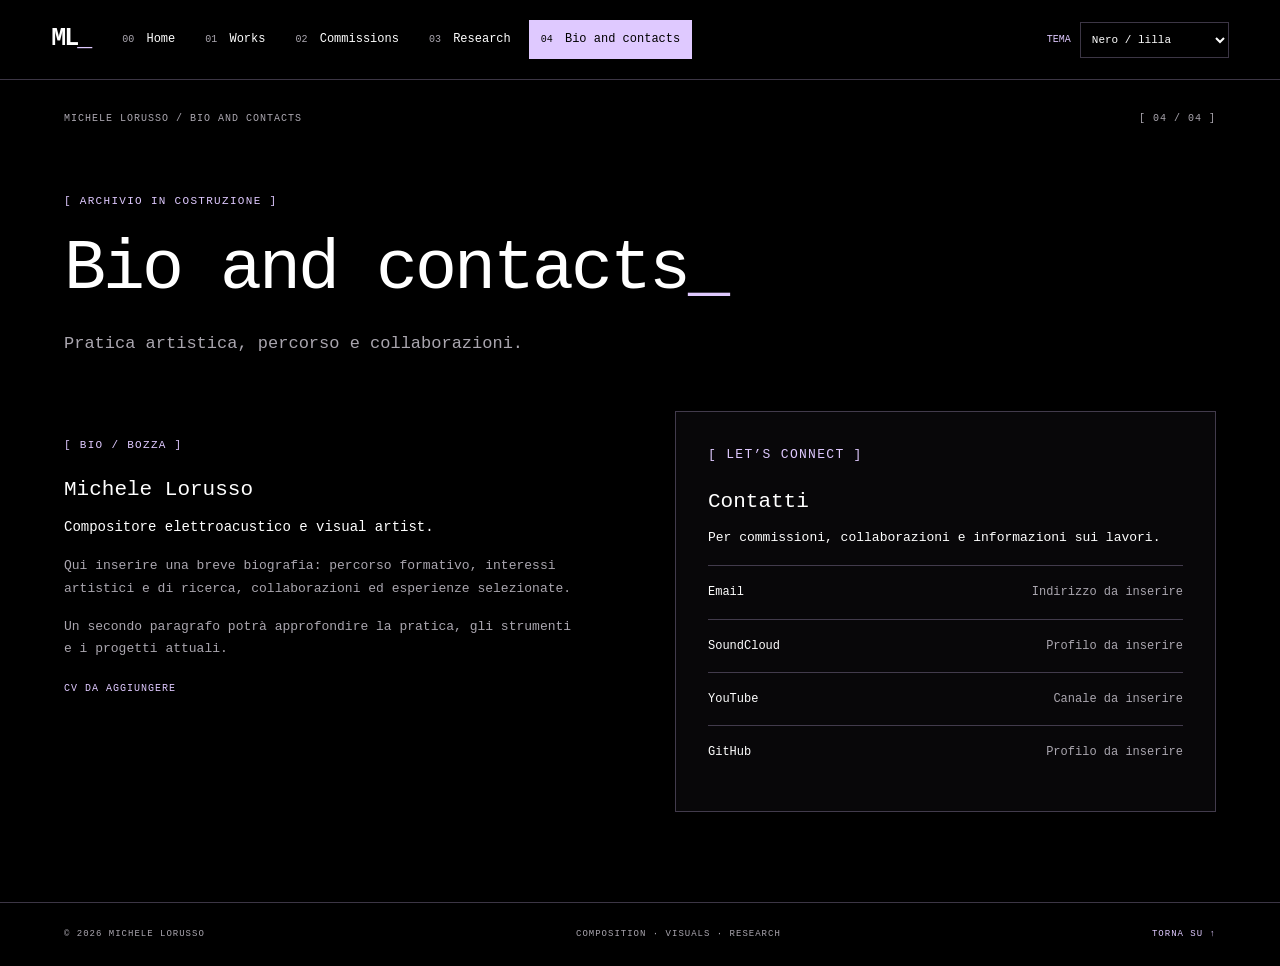
==== bio.html @ 8cc6d097 "." ====
<!doctype html>
<html lang="it"><head><meta charset="utf-8"><meta name="viewport" content="width=device-width, initial-scale=1"><meta name="description" content="Michele Lorusso — composizione elettroacustica, visual e ricerca."><title>Bio and contacts — Michele Lorusso</title><script src="theme.js"></script><link rel="stylesheet" href="style.css"><script src="script.js" defer></script></head>
<body><a class="skip-link" href="#main">Salta al contenuto</a><header class="topbar"><a class="brand" href="index.html" aria-label="Michele Lorusso, Home">ML<span>_</span></a><nav aria-label="Navigazione principale"><a href="index.html"><span>00</span> Home</a><a href="works.html"><span>01</span> Works</a><a href="commissions.html"><span>02</span> Commissions</a><a href="research.html"><span>03</span> Research</a><a href="bio.html" aria-current="page"><span>04</span> Bio and contacts</a></nav><label class="theme-picker" for="theme-select"><span>TEMA</span><select id="theme-select" aria-label="Tema del sito"><option value="dark">Nero / lilla</option><option value="light">Bianco / lilla</option><option value="nes">Super Mario / NES</option></select></label></header>
<main id="main"><div class="page-marker"><span>MICHELE LORUSSO / BIO AND CONTACTS</span><span>[ 04 / 04 ]</span></div><section class="page-heading"><p class="eyebrow">[ ARCHIVIO IN COSTRUZIONE ]</p><h1>Bio and contacts<span class="accent">_</span></h1><p class="intro">Pratica artistica, percorso e collaborazioni.</p></section><div class="bio-grid"><section class="bio-copy"><p class="eyebrow">[ BIO / BOZZA ]</p><h2>Michele Lorusso</h2><p>Compositore elettroacustico e visual artist.</p><p class="muted">Qui inserire una breve biografia: percorso formativo, interessi artistici e di ricerca, collaborazioni ed esperienze selezionate.</p><p class="muted">Un secondo paragrafo potrà approfondire la pratica, gli strumenti e i progetti attuali.</p><span class="status">CV DA AGGIUNGERE</span></section><section class="contact-box"><p class="eyebrow">[ LET’S CONNECT ]</p><h2>Contatti</h2><p>Per commissioni, collaborazioni e informazioni sui lavori.</p><dl><div><dt>Email</dt><dd>Indirizzo da inserire</dd></div><div><dt>SoundCloud</dt><dd>Profilo da inserire</dd></div><div><dt>YouTube</dt><dd>Canale da inserire</dd></div><div><dt>GitHub</dt><dd>Profilo da inserire</dd></div></dl></section></div></main>
<footer><span>© 2026 MICHELE LORUSSO</span><span>COMPOSITION · VISUALS · RESEARCH</span><a href="#main">TORNA SU ↑</a></footer></body></html>
---- style.css ----
:root{color-scheme:dark;--bg:#000;--on-accent:#000;--text:#fff;--muted:#aaa6af;--lilac:#dfc9ff;--line:#dfc9ff45;--panel:#dfc9ff09}*{box-sizing:border-box}html{scroll-behavior:smooth;scroll-padding-top:110px}body{margin:0;background:var(--bg);color:var(--text);font:14px/1.7 'Courier New',monospace}a{color:inherit;text-decoration:none}button{font:inherit}a,button{transition:background .18s,color .18s,border-color .18s}a:hover{color:var(--lilac)}:focus-visible{outline:2px solid var(--lilac);outline-offset:5px}::selection{background:var(--lilac);color:var(--on-accent)}.topbar{position:sticky;top:0;z-index:10;min-height:80px;padding:0 4%;display:flex;align-items:center;gap:38px;background:var(--bg);border-bottom:1px solid var(--line)}.brand{font-size:25px;font-weight:bold;letter-spacing:-2px}.brand span,.accent{color:var(--lilac)}nav{display:flex;gap:6px;align-items:center}nav a{padding:9px 12px;font-size:12px;white-space:nowrap}nav a span{font-size:10px;color:var(--muted);margin-right:5px}nav a:hover,nav a[aria-current=page]{background:var(--lilac);color:var(--on-accent)}nav a:hover span,nav a[aria-current=page] span{color:var(--on-accent)}.header-note{font-size:10px;color:var(--muted);margin-left:auto;letter-spacing:1px}main{max-width:1320px;margin:auto;padding:30px 5% 90px;min-height:calc(100vh - 165px)}.page-marker{display:flex;justify-content:space-between;font-size:10px;color:var(--muted);letter-spacing:1px}.hero{display:grid;grid-template-columns:1fr 1fr;align-items:center;gap:55px;padding:76px 0 66px}.eyebrow{color:var(--lilac);font-size:11px;letter-spacing:1.3px;margin:0 0 22px}h1{font-size:clamp(44px,6.3vw,88px);line-height:1.05;letter-spacing:-5px;margin:0 0 25px;font-weight:400}h2{font-size:21px;line-height:1.3;font-weight:400;margin:0 0 12px}h3{font-size:16px;font-weight:400}p{margin:0 0 16px}.intro{font-size:clamp(17px,2vw,22px);line-height:1.5}.muted{color:var(--muted);font-size:13px}.button{display:inline-flex;gap:34px;align-items:center;border:1px solid var(--lilac);padding:14px 20px;font-size:11px;color:var(--lilac);margin-top:20px}.button:hover{background:var(--lilac);color:var(--on-accent)}.signal{margin:0;border:1px solid var(--line);background:var(--panel);padding:20px;position:relative}.signal:before,.signal:after{content:'+';position:absolute;color:var(--lilac);background:var(--bg);line-height:12px}.signal:before{left:-5px;top:-6px}.signal:after{bottom:-6px;right:-5px}.signal-label{display:flex;justify-content:space-between;gap:10px;font-size:9px;color:var(--lilac)}.signal pre{font:clamp(6px,.85vw,12px)/1.25 monospace;text-align:center;color:var(--lilac);padding:20px 0;margin:0;overflow:hidden}.signal figcaption{font-size:9px;letter-spacing:2px;color:var(--muted);border-top:1px dashed var(--line);padding-top:16px}.home-note{border-top:1px solid var(--line);border-bottom:1px solid var(--line);padding:28px 0;display:grid;grid-template-columns:1fr 2fr 20px;gap:20px;align-items:start}.home-note p,.home-note .eyebrow{margin:0}.directory{display:grid;grid-template-columns:repeat(4,1fr);margin-top:38px;gap:24px}.directory a{font-size:11px;padding:16px 0}.directory span{display:block;color:var(--lilac);margin-bottom:12px}.page-heading{padding:65px 0 38px}.page-heading h1{font-size:clamp(38px,5.5vw,70px);letter-spacing:-3px}.page-heading .intro{color:var(--muted);font-size:17px;max-width:650px}.filters{display:flex;gap:10px;margin:0 0 30px;flex-wrap:wrap}.filters button{cursor:pointer;color:var(--text);background:var(--bg);border:1px solid var(--line);padding:10px 18px;font-size:12px}.filters span{margin-left:12px;opacity:.6}.filters button:hover,.filters button[aria-pressed=true]{color:var(--on-accent);background:var(--lilac);border-color:var(--lilac)}.work-grid{display:grid;grid-template-columns:1fr 1fr;gap:28px}.work-card{border:1px solid var(--line);min-width:0}.work-card:hover{border-color:var(--lilac)}.media-placeholder{min-height:245px;background:var(--panel);display:flex;align-items:center;justify-content:center;flex-direction:column;gap:18px;border-bottom:1px solid var(--line);padding:24px;color:var(--lilac);text-align:center;font-size:11px}.media-art{font-size:clamp(15px,2.2vw,29px);letter-spacing:2px}.media-placeholder small{color:var(--muted);max-width:280px}.card-content{padding:26px}.card-content .eyebrow{margin-bottom:14px}.card-content p{font-size:12px}.card-content p:last-child{margin-bottom:0}.media-placeholder.has-embed{padding:0;min-height:0}.media-placeholder iframe{width:100%;border:0;display:block;aspect-ratio:16/9}.media-placeholder iframe.soundcloud{height:245px;aspect-ratio:auto}.commission{display:grid;grid-template-columns:60px 1fr 1fr;gap:28px;padding:38px 0;border-top:1px solid var(--line)}.index{color:var(--lilac)}.commission p{font-size:13px;color:var(--muted)}.commission-example{background:var(--panel);padding:22px;border:1px dashed var(--line)}.commission-example p{margin-bottom:0}.commission-example .eyebrow{font-size:10px;margin-bottom:10px}.research-row{display:grid;grid-template-columns:170px 1fr 160px;gap:25px;align-items:center;border-top:1px solid var(--line);padding:30px 0}.research-row p{margin-bottom:0}.status{font-size:10px;color:var(--lilac);letter-spacing:1px}.section-note{border:1px dashed var(--line);padding:22px;color:var(--muted);font-size:12px;margin-top:30px}.bio-grid{display:grid;grid-template-columns:1fr 1fr;gap:70px}.bio-copy{padding-top:25px}.bio-copy p{max-width:510px}.contact-box{border:1px solid var(--line);padding:32px;background:var(--panel)}.contact-box>p{font-size:13px}.contact-box dl{margin-bottom:0}.contact-box dl div{display:flex;justify-content:space-between;gap:20px;border-top:1px solid var(--line);padding:16px 0;font-size:12px}.contact-box dd{margin:0;color:var(--muted)}footer{border-top:1px solid var(--line);padding:24px 5%;display:flex;justify-content:space-between;gap:20px;font-size:9px;letter-spacing:1px;color:var(--muted)}footer a{color:var(--lilac)}.skip-link{position:fixed;top:-100px;left:15px;z-index:20;background:var(--lilac);color:var(--on-accent);padding:12px}.skip-link:focus{top:12px}[hidden]{display:none!important}@media(min-width:1500px){.signal pre{font-size:12px}}@media(max-width:1100px){.header-note{display:none}.topbar{gap:24px;justify-content:space-between}.directory{grid-template-columns:1fr 1fr}.hero{gap:25px}.research-row{grid-template-columns:130px 1fr}.research-row .status{grid-column:2}}@media(max-width:700px){html{scroll-padding-top:140px}.topbar{padding:12px 5%;display:block}.brand{display:inline-block;font-size:20px;margin-bottom:8px}nav{flex-wrap:wrap;gap:4px}nav a{font-size:10px;padding:5px 7px}nav a span{display:none}main{padding-top:24px;padding-bottom:55px}.page-marker{font-size:8px}.hero{grid-template-columns:1fr;padding:45px 0;gap:36px}h1{letter-spacing:-3px}.signal pre{font-size:clamp(6px,1.7vw,11px)}.home-note{grid-template-columns:1fr 20px}.home-note p{grid-row:2}.home-note>.accent{grid-column:2;grid-row:1}.directory{gap:12px}.directory a{font-size:10px}.page-heading{padding-top:45px}.work-grid,.bio-grid{grid-template-columns:1fr}.bio-grid{gap:28px}.commission{grid-template-columns:30px 1fr;gap:15px}.commission-example{grid-column:2}.research-row{grid-template-columns:1fr;gap:14px}.research-row .status{grid-column:1}.contact-box{padding:22px}footer{flex-wrap:wrap}footer span:nth-child(2){display:none}}@media(prefers-reduced-motion:reduce){html{scroll-behavior:auto}*{transition:none!important}}

/* Temi: il nero/lilla resta il valore predefinito, anche senza JavaScript. */
:root[data-theme="light"] {
  color-scheme: light;
  --bg: #fff;
  --text: #000;
  --muted: #625b69;
  --lilac: #8250af;
  --on-accent: #fff;
  --line: #8250af66;
  --panel: #8250af08;
}
.theme-picker { display:flex; align-items:center; gap:9px; margin-left:auto; color:var(--lilac); font-size:10px; white-space:nowrap; }
.theme-picker select { max-width:180px; min-height:36px; border:1px solid var(--line); border-radius:0; padding:7px; background:var(--bg); color:var(--text); font:11px 'Courier New',monospace; cursor:pointer; }
.theme-picker select:hover { border-color:var(--lilac); }
.theme-picker option { background:var(--bg); color:var(--text); }
.topbar { gap:20px; }

/* Cielo blu, monete dorate, mattoni e tubi: omaggio alla grafica NES. */
:root[data-theme="nes"] {
  color-scheme: dark;
  --bg: #294bb4;
  --text: #fff8e7;
  --muted: #e1eaff;
  --lilac: #ffdb70;
  --on-accent: #27170c;
  --line: #ffdb70;
  --panel: #173881;
}
[data-theme="nes"] body { background:linear-gradient(#5c94fc 0 310px, #294bb4 310px); }
[data-theme="nes"] .topbar { background:#172759; border-bottom:4px solid #ffdb70; box-shadow:0 4px 0 #10182d; }
[data-theme="nes"] h1 { font-weight:bold; text-shadow:4px 4px 0 #172759; }
[data-theme="nes"] h2 { font-weight:bold; }
[data-theme="nes"] .page-marker { color:#172759; font-weight:bold; }
[data-theme="nes"] .page-heading .eyebrow,
[data-theme="nes"] .hero>.eyebrow { color:#fff8e7; }
[data-theme="nes"] .page-heading .intro { color:#fff8e7; text-shadow:1px 1px #172759; }
[data-theme="nes"] .signal,
[data-theme="nes"] .work-card,
[data-theme="nes"] .contact-box,
[data-theme="nes"] .commission-example { border:4px solid #ffdb70; box-shadow:5px 5px 0 #172759; background:#173881; }
[data-theme="nes"] .signal:before,
[data-theme="nes"] .signal:after { content:'■'; background:transparent; }
[data-theme="nes"] .button { background:#16752b; color:#fff8e7; border:3px solid #a6e66c; box-shadow:4px 4px 0 #172759; font-weight:bold; }
[data-theme="nes"] .button:hover { background:#ffdb70; color:#27170c; border-color:#fff8e7; }
[data-theme="nes"] .filters button,
[data-theme="nes"] .theme-picker select { border-width:2px; box-shadow:3px 3px 0 #172759; }
[data-theme="nes"] nav a:hover,
[data-theme="nes"] nav a[aria-current="page"] { box-shadow:3px 3px 0 #a34c14; }
[data-theme="nes"] .home-note { background:#173881; padding:28px 20px; border-width:3px; }
[data-theme="nes"] footer { border-top:4px solid #ffdb70; color:#fff8e7; background-color:#87360e; background-image:linear-gradient(335deg,#602709 5px,transparent 5px),linear-gradient(155deg,#602709 5px,transparent 5px),linear-gradient(335deg,#602709 5px,transparent 5px),linear-gradient(155deg,#602709 5px,transparent 5px); background-size:40px 40px; background-position:0 2px,4px 25px,20px 22px,24px 5px; }
[data-theme="nes"] footer span,
[data-theme="nes"] footer a { background:#602709; padding:3px 6px; }
@media (max-width:1100px) and (min-width:701px) {
  .topbar { flex-wrap:wrap; gap:8px 16px; padding-top:12px; padding-bottom:12px; }
  .topbar nav { order:3; flex-basis:100%; }
}
@media (max-width:700px) {
  .topbar { display:flex; flex-wrap:wrap; gap:8px; }
  .brand { margin:0; }
  .topbar nav { order:3; flex-basis:100%; }
  .theme-picker { gap:6px; }
  .theme-picker select { max-width:170px; }
}
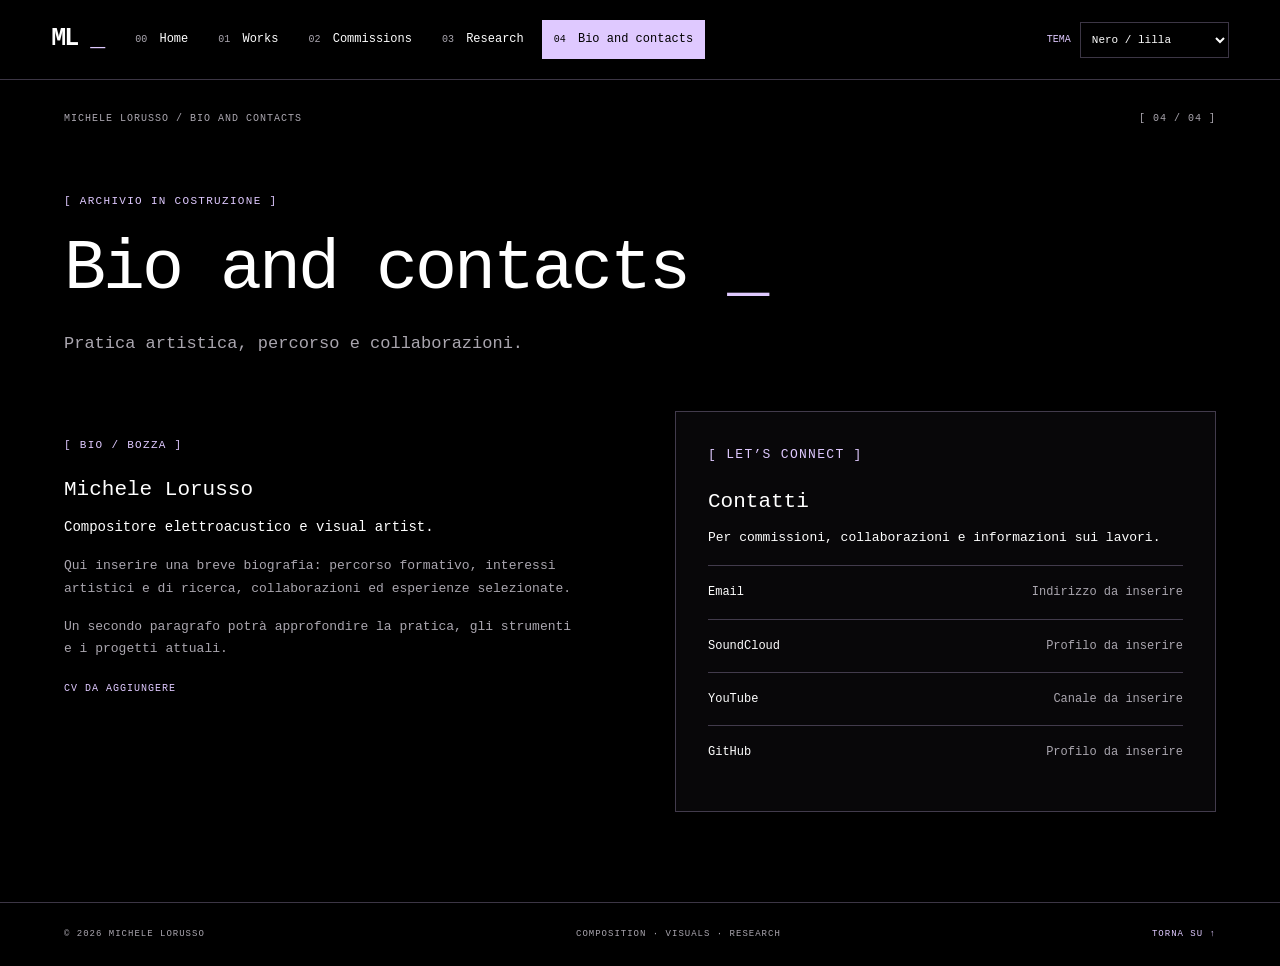
==== commit 92510d5e: "." ====
--- a/bio.html
+++ b/bio.html
@@ -1,5 +1,120 @@
 <!doctype html>
-<html lang="it"><head><meta charset="utf-8"><meta name="viewport" content="width=device-width, initial-scale=1"><meta name="description" content="Michele Lorusso — composizione elettroacustica, visual e ricerca."><title>Bio and contacts — Michele Lorusso</title><script src="theme.js"></script><link rel="stylesheet" href="style.css"><script src="script.js" defer></script></head>
-<body><a class="skip-link" href="#main">Salta al contenuto</a><header class="topbar"><a class="brand" href="index.html" aria-label="Michele Lorusso, Home">ML<span>_</span></a><nav aria-label="Navigazione principale"><a href="index.html"><span>00</span> Home</a><a href="works.html"><span>01</span> Works</a><a href="commissions.html"><span>02</span> Commissions</a><a href="research.html"><span>03</span> Research</a><a href="bio.html" aria-current="page"><span>04</span> Bio and contacts</a></nav><label class="theme-picker" for="theme-select"><span>TEMA</span><select id="theme-select" aria-label="Tema del sito"><option value="dark">Nero / lilla</option><option value="light">Bianco / lilla</option><option value="nes">Super Mario / NES</option></select></label></header>
-<main id="main"><div class="page-marker"><span>MICHELE LORUSSO / BIO AND CONTACTS</span><span>[ 04 / 04 ]</span></div><section class="page-heading"><p class="eyebrow">[ ARCHIVIO IN COSTRUZIONE ]</p><h1>Bio and contacts<span class="accent">_</span></h1><p class="intro">Pratica artistica, percorso e collaborazioni.</p></section><div class="bio-grid"><section class="bio-copy"><p class="eyebrow">[ BIO / BOZZA ]</p><h2>Michele Lorusso</h2><p>Compositore elettroacustico e visual artist.</p><p class="muted">Qui inserire una breve biografia: percorso formativo, interessi artistici e di ricerca, collaborazioni ed esperienze selezionate.</p><p class="muted">Un secondo paragrafo potrà approfondire la pratica, gli strumenti e i progetti attuali.</p><span class="status">CV DA AGGIUNGERE</span></section><section class="contact-box"><p class="eyebrow">[ LET’S CONNECT ]</p><h2>Contatti</h2><p>Per commissioni, collaborazioni e informazioni sui lavori.</p><dl><div><dt>Email</dt><dd>Indirizzo da inserire</dd></div><div><dt>SoundCloud</dt><dd>Profilo da inserire</dd></div><div><dt>YouTube</dt><dd>Canale da inserire</dd></div><div><dt>GitHub</dt><dd>Profilo da inserire</dd></div></dl></section></div></main>
-<footer><span>© 2026 MICHELE LORUSSO</span><span>COMPOSITION · VISUALS · RESEARCH</span><a href="#main">TORNA SU ↑</a></footer></body></html>+<html lang="it">
+  <head>
+    <meta charset="utf-8" />
+    <meta name="viewport" content="width=device-width, initial-scale=1" />
+    <meta
+      name="description"
+      content="Michele Lorusso — composizione elettroacustica, visual e ricerca."
+    />
+    <title>Bio and contacts — Michele Lorusso</title>
+    <script src="theme.js"></script>
+    <link rel="stylesheet" href="style.css" />
+    <script src="script.js" defer></script>
+  </head>
+  <body>
+    <a class="skip-link" href="#main">Salta al contenuto</a>
+    <!-- BARRA SUPERIORE — navigazione e selettore del tema (comune a tutte le pagine) -->
+    <header class="topbar">
+      <a class="brand" href="index.html" aria-label="Michele Lorusso, Home">
+        ML
+        <span>_</span>
+      </a>
+      <!-- Navigazione: aggiornare gli stessi link in tutte le pagine. -->
+      <nav aria-label="Navigazione principale">
+        <a href="index.html">
+          <span>00</span>
+          Home
+        </a>
+        <a href="works.html">
+          <span>01</span>
+          Works
+        </a>
+        <a href="commissions.html">
+          <span>02</span>
+          Commissions
+        </a>
+        <a href="research.html">
+          <span>03</span>
+          Research
+        </a>
+        <a href="bio.html" aria-current="page">
+          <span>04</span>
+          Bio and contacts
+        </a>
+      </nav>
+      <!-- Selettore tema: i valori corrispondono a theme.js e script.js. -->
+      <label class="theme-picker" for="theme-select">
+        <span>TEMA</span>
+        <select id="theme-select" aria-label="Tema del sito">
+          <option value="dark">Nero / lilla</option>
+          <option value="light">Bianco / lilla</option>
+          <option value="nes">Super Mario / NES</option>
+        </select>
+      </label>
+    </header>
+
+    <!-- CONTENUTO DELLA PAGINA — modifica qui testi e progetti -->
+    <main id="main">
+      <div class="page-marker">
+        <span>MICHELE LORUSSO / BIO AND CONTACTS</span>
+        <span>[ 04 / 04 ]</span>
+      </div>
+      <section class="page-heading">
+        <p class="eyebrow">[ ARCHIVIO IN COSTRUZIONE ]</p>
+        <h1>
+          Bio and contacts
+          <span class="accent">_</span>
+        </h1>
+        <p class="intro">Pratica artistica, percorso e collaborazioni.</p>
+      </section>
+      <!-- BIOGRAFIA E CONTATTI -->
+      <div class="bio-grid">
+        <section class="bio-copy">
+          <p class="eyebrow">[ BIO / BOZZA ]</p>
+          <h2>Michele Lorusso</h2>
+          <p>Compositore elettroacustico e visual artist.</p>
+          <p class="muted">
+            Qui inserire una breve biografia: percorso formativo, interessi artistici e di
+            ricerca, collaborazioni ed esperienze selezionate.
+          </p>
+          <p class="muted">
+            Un secondo paragrafo potrà approfondire la pratica, gli strumenti e i progetti
+            attuali.
+          </p>
+          <span class="status">CV DA AGGIUNGERE</span>
+        </section>
+        <section class="contact-box">
+          <p class="eyebrow">[ LET’S CONNECT ]</p>
+          <h2>Contatti</h2>
+          <p>Per commissioni, collaborazioni e informazioni sui lavori.</p>
+          <dl>
+            <div>
+              <dt>Email</dt>
+              <dd>Indirizzo da inserire</dd>
+            </div>
+            <div>
+              <dt>SoundCloud</dt>
+              <dd>Profilo da inserire</dd>
+            </div>
+            <div>
+              <dt>YouTube</dt>
+              <dd>Canale da inserire</dd>
+            </div>
+            <div>
+              <dt>GitHub</dt>
+              <dd>Profilo da inserire</dd>
+            </div>
+          </dl>
+        </section>
+      </div>
+    </main>
+
+    <!-- PIÈ DI PAGINA -->
+    <footer>
+      <span>© 2026 MICHELE LORUSSO</span>
+      <span>COMPOSITION · VISUALS · RESEARCH</span>
+      <a href="#main">TORNA SU ↑</a>
+    </footer>
+  </body>
+</html>
--- a/style.css
+++ b/style.css
@@ -1,7 +1,643 @@
-:root{color-scheme:dark;--bg:#000;--on-accent:#000;--text:#fff;--muted:#aaa6af;--lilac:#dfc9ff;--line:#dfc9ff45;--panel:#dfc9ff09}*{box-sizing:border-box}html{scroll-behavior:smooth;scroll-padding-top:110px}body{margin:0;background:var(--bg);color:var(--text);font:14px/1.7 'Courier New',monospace}a{color:inherit;text-decoration:none}button{font:inherit}a,button{transition:background .18s,color .18s,border-color .18s}a:hover{color:var(--lilac)}:focus-visible{outline:2px solid var(--lilac);outline-offset:5px}::selection{background:var(--lilac);color:var(--on-accent)}.topbar{position:sticky;top:0;z-index:10;min-height:80px;padding:0 4%;display:flex;align-items:center;gap:38px;background:var(--bg);border-bottom:1px solid var(--line)}.brand{font-size:25px;font-weight:bold;letter-spacing:-2px}.brand span,.accent{color:var(--lilac)}nav{display:flex;gap:6px;align-items:center}nav a{padding:9px 12px;font-size:12px;white-space:nowrap}nav a span{font-size:10px;color:var(--muted);margin-right:5px}nav a:hover,nav a[aria-current=page]{background:var(--lilac);color:var(--on-accent)}nav a:hover span,nav a[aria-current=page] span{color:var(--on-accent)}.header-note{font-size:10px;color:var(--muted);margin-left:auto;letter-spacing:1px}main{max-width:1320px;margin:auto;padding:30px 5% 90px;min-height:calc(100vh - 165px)}.page-marker{display:flex;justify-content:space-between;font-size:10px;color:var(--muted);letter-spacing:1px}.hero{display:grid;grid-template-columns:1fr 1fr;align-items:center;gap:55px;padding:76px 0 66px}.eyebrow{color:var(--lilac);font-size:11px;letter-spacing:1.3px;margin:0 0 22px}h1{font-size:clamp(44px,6.3vw,88px);line-height:1.05;letter-spacing:-5px;margin:0 0 25px;font-weight:400}h2{font-size:21px;line-height:1.3;font-weight:400;margin:0 0 12px}h3{font-size:16px;font-weight:400}p{margin:0 0 16px}.intro{font-size:clamp(17px,2vw,22px);line-height:1.5}.muted{color:var(--muted);font-size:13px}.button{display:inline-flex;gap:34px;align-items:center;border:1px solid var(--lilac);padding:14px 20px;font-size:11px;color:var(--lilac);margin-top:20px}.button:hover{background:var(--lilac);color:var(--on-accent)}.signal{margin:0;border:1px solid var(--line);background:var(--panel);padding:20px;position:relative}.signal:before,.signal:after{content:'+';position:absolute;color:var(--lilac);background:var(--bg);line-height:12px}.signal:before{left:-5px;top:-6px}.signal:after{bottom:-6px;right:-5px}.signal-label{display:flex;justify-content:space-between;gap:10px;font-size:9px;color:var(--lilac)}.signal pre{font:clamp(6px,.85vw,12px)/1.25 monospace;text-align:center;color:var(--lilac);padding:20px 0;margin:0;overflow:hidden}.signal figcaption{font-size:9px;letter-spacing:2px;color:var(--muted);border-top:1px dashed var(--line);padding-top:16px}.home-note{border-top:1px solid var(--line);border-bottom:1px solid var(--line);padding:28px 0;display:grid;grid-template-columns:1fr 2fr 20px;gap:20px;align-items:start}.home-note p,.home-note .eyebrow{margin:0}.directory{display:grid;grid-template-columns:repeat(4,1fr);margin-top:38px;gap:24px}.directory a{font-size:11px;padding:16px 0}.directory span{display:block;color:var(--lilac);margin-bottom:12px}.page-heading{padding:65px 0 38px}.page-heading h1{font-size:clamp(38px,5.5vw,70px);letter-spacing:-3px}.page-heading .intro{color:var(--muted);font-size:17px;max-width:650px}.filters{display:flex;gap:10px;margin:0 0 30px;flex-wrap:wrap}.filters button{cursor:pointer;color:var(--text);background:var(--bg);border:1px solid var(--line);padding:10px 18px;font-size:12px}.filters span{margin-left:12px;opacity:.6}.filters button:hover,.filters button[aria-pressed=true]{color:var(--on-accent);background:var(--lilac);border-color:var(--lilac)}.work-grid{display:grid;grid-template-columns:1fr 1fr;gap:28px}.work-card{border:1px solid var(--line);min-width:0}.work-card:hover{border-color:var(--lilac)}.media-placeholder{min-height:245px;background:var(--panel);display:flex;align-items:center;justify-content:center;flex-direction:column;gap:18px;border-bottom:1px solid var(--line);padding:24px;color:var(--lilac);text-align:center;font-size:11px}.media-art{font-size:clamp(15px,2.2vw,29px);letter-spacing:2px}.media-placeholder small{color:var(--muted);max-width:280px}.card-content{padding:26px}.card-content .eyebrow{margin-bottom:14px}.card-content p{font-size:12px}.card-content p:last-child{margin-bottom:0}.media-placeholder.has-embed{padding:0;min-height:0}.media-placeholder iframe{width:100%;border:0;display:block;aspect-ratio:16/9}.media-placeholder iframe.soundcloud{height:245px;aspect-ratio:auto}.commission{display:grid;grid-template-columns:60px 1fr 1fr;gap:28px;padding:38px 0;border-top:1px solid var(--line)}.index{color:var(--lilac)}.commission p{font-size:13px;color:var(--muted)}.commission-example{background:var(--panel);padding:22px;border:1px dashed var(--line)}.commission-example p{margin-bottom:0}.commission-example .eyebrow{font-size:10px;margin-bottom:10px}.research-row{display:grid;grid-template-columns:170px 1fr 160px;gap:25px;align-items:center;border-top:1px solid var(--line);padding:30px 0}.research-row p{margin-bottom:0}.status{font-size:10px;color:var(--lilac);letter-spacing:1px}.section-note{border:1px dashed var(--line);padding:22px;color:var(--muted);font-size:12px;margin-top:30px}.bio-grid{display:grid;grid-template-columns:1fr 1fr;gap:70px}.bio-copy{padding-top:25px}.bio-copy p{max-width:510px}.contact-box{border:1px solid var(--line);padding:32px;background:var(--panel)}.contact-box>p{font-size:13px}.contact-box dl{margin-bottom:0}.contact-box dl div{display:flex;justify-content:space-between;gap:20px;border-top:1px solid var(--line);padding:16px 0;font-size:12px}.contact-box dd{margin:0;color:var(--muted)}footer{border-top:1px solid var(--line);padding:24px 5%;display:flex;justify-content:space-between;gap:20px;font-size:9px;letter-spacing:1px;color:var(--muted)}footer a{color:var(--lilac)}.skip-link{position:fixed;top:-100px;left:15px;z-index:20;background:var(--lilac);color:var(--on-accent);padding:12px}.skip-link:focus{top:12px}[hidden]{display:none!important}@media(min-width:1500px){.signal pre{font-size:12px}}@media(max-width:1100px){.header-note{display:none}.topbar{gap:24px;justify-content:space-between}.directory{grid-template-columns:1fr 1fr}.hero{gap:25px}.research-row{grid-template-columns:130px 1fr}.research-row .status{grid-column:2}}@media(max-width:700px){html{scroll-padding-top:140px}.topbar{padding:12px 5%;display:block}.brand{display:inline-block;font-size:20px;margin-bottom:8px}nav{flex-wrap:wrap;gap:4px}nav a{font-size:10px;padding:5px 7px}nav a span{display:none}main{padding-top:24px;padding-bottom:55px}.page-marker{font-size:8px}.hero{grid-template-columns:1fr;padding:45px 0;gap:36px}h1{letter-spacing:-3px}.signal pre{font-size:clamp(6px,1.7vw,11px)}.home-note{grid-template-columns:1fr 20px}.home-note p{grid-row:2}.home-note>.accent{grid-column:2;grid-row:1}.directory{gap:12px}.directory a{font-size:10px}.page-heading{padding-top:45px}.work-grid,.bio-grid{grid-template-columns:1fr}.bio-grid{gap:28px}.commission{grid-template-columns:30px 1fr;gap:15px}.commission-example{grid-column:2}.research-row{grid-template-columns:1fr;gap:14px}.research-row .status{grid-column:1}.contact-box{padding:22px}footer{flex-wrap:wrap}footer span:nth-child(2){display:none}}@media(prefers-reduced-motion:reduce){html{scroll-behavior:auto}*{transition:none!important}}
-
+/* ==========================================================================
+   01. COLORI PREDEFINITI — nero / lilla
+   ========================================================================== */
+:root {
+  color-scheme: dark;
+  --bg: #000;
+  --on-accent: #000;
+  --text: #fff;
+  --muted: #aaa6af;
+  --lilac: #dfc9ff;
+  --line: #dfc9ff45;
+  --panel: #dfc9ff09;
+}
+
+/* ==========================================================================
+   02. REGOLE GENERALI
+   ========================================================================== */
+* {
+  box-sizing: border-box;
+}
+html {
+  scroll-behavior: smooth;
+  scroll-padding-top: 110px;
+}
+body {
+  margin: 0;
+  background: var(--bg);
+  color: var(--text);
+  font:
+    14px/1.7 'Courier New',
+    monospace;
+}
+a {
+  color: inherit;
+  text-decoration: none;
+}
+button {
+  font: inherit;
+}
+a,
+button {
+  transition:
+    background 0.18s,
+    color 0.18s,
+    border-color 0.18s;
+}
+a:hover {
+  color: var(--lilac);
+}
+:focus-visible {
+  outline: 2px solid var(--lilac);
+  outline-offset: 5px;
+}
+::selection {
+  background: var(--lilac);
+  color: var(--on-accent);
+}
+
+/* ==========================================================================
+   03. BARRA SUPERIORE E NAVIGAZIONE
+   ========================================================================== */
+.topbar {
+  position: sticky;
+  top: 0;
+  z-index: 10;
+  min-height: 80px;
+  padding: 0 4%;
+  display: flex;
+  align-items: center;
+  gap: 38px;
+  background: var(--bg);
+  border-bottom: 1px solid var(--line);
+}
+.brand {
+  font-size: 25px;
+  font-weight: bold;
+  letter-spacing: -2px;
+}
+.brand span,
+.accent {
+  color: var(--lilac);
+}
+nav {
+  display: flex;
+  gap: 6px;
+  align-items: center;
+}
+nav a {
+  padding: 9px 12px;
+  font-size: 12px;
+  white-space: nowrap;
+}
+nav a span {
+  font-size: 10px;
+  color: var(--muted);
+  margin-right: 5px;
+}
+nav a:hover,
+nav a[aria-current='page'] {
+  background: var(--lilac);
+  color: var(--on-accent);
+}
+nav a:hover span,
+nav a[aria-current='page'] span {
+  color: var(--on-accent);
+}
+.header-note {
+  font-size: 10px;
+  color: var(--muted);
+  margin-left: auto;
+  letter-spacing: 1px;
+}
+
+/* ==========================================================================
+   04. STRUTTURA DELLA PAGINA
+   ========================================================================== */
+main {
+  max-width: 1320px;
+  margin: auto;
+  padding: 30px 5% 90px;
+  min-height: calc(100vh - 165px);
+}
+.page-marker {
+  display: flex;
+  justify-content: space-between;
+  font-size: 10px;
+  color: var(--muted);
+  letter-spacing: 1px;
+}
+
+/* ==========================================================================
+   05. HOME E TIPOGRAFIA
+   ========================================================================== */
+.hero {
+  display: grid;
+  grid-template-columns: 1fr 1fr;
+  align-items: center;
+  gap: 55px;
+  padding: 76px 0 66px;
+}
+.eyebrow {
+  color: var(--lilac);
+  font-size: 11px;
+  letter-spacing: 1.3px;
+  margin: 0 0 22px;
+}
+h1 {
+  font-size: clamp(44px, 6.3vw, 88px);
+  line-height: 1.05;
+  letter-spacing: -5px;
+  margin: 0 0 25px;
+  font-weight: 400;
+}
+h2 {
+  font-size: 21px;
+  line-height: 1.3;
+  font-weight: 400;
+  margin: 0 0 12px;
+}
+h3 {
+  font-size: 16px;
+  font-weight: 400;
+}
+p {
+  margin: 0 0 16px;
+}
+.intro {
+  font-size: clamp(17px, 2vw, 22px);
+  line-height: 1.5;
+}
+.muted {
+  color: var(--muted);
+  font-size: 13px;
+}
+
+/* ==========================================================================
+   06. PULSANTI E GRAFICA ASCII
+   ========================================================================== */
+.button {
+  display: inline-flex;
+  gap: 34px;
+  align-items: center;
+  border: 1px solid var(--lilac);
+  padding: 14px 20px;
+  font-size: 11px;
+  color: var(--lilac);
+  margin-top: 20px;
+}
+.button:hover {
+  background: var(--lilac);
+  color: var(--on-accent);
+}
+.signal {
+  margin: 0;
+  border: 1px solid var(--line);
+  background: var(--panel);
+  padding: 20px;
+  position: relative;
+}
+.signal:before,
+.signal:after {
+  content: '+';
+  position: absolute;
+  color: var(--lilac);
+  background: var(--bg);
+  line-height: 12px;
+}
+.signal:before {
+  left: -5px;
+  top: -6px;
+}
+.signal:after {
+  bottom: -6px;
+  right: -5px;
+}
+.signal-label {
+  display: flex;
+  justify-content: space-between;
+  gap: 10px;
+  font-size: 9px;
+  color: var(--lilac);
+}
+.signal pre {
+  font: clamp(6px, 0.85vw, 12px) / 1.25 monospace;
+  text-align: center;
+  color: var(--lilac);
+  padding: 20px 0;
+  margin: 0;
+  overflow: hidden;
+}
+.signal figcaption {
+  font-size: 9px;
+  letter-spacing: 2px;
+  color: var(--muted);
+  border-top: 1px dashed var(--line);
+  padding-top: 16px;
+}
+
+/* ==========================================================================
+   07. HOME — NOTA E COLLEGAMENTI
+   ========================================================================== */
+.home-note {
+  border-top: 1px solid var(--line);
+  border-bottom: 1px solid var(--line);
+  padding: 28px 0;
+  display: grid;
+  grid-template-columns: 1fr 2fr 20px;
+  gap: 20px;
+  align-items: start;
+}
+.home-note p,
+.home-note .eyebrow {
+  margin: 0;
+}
+.directory {
+  display: grid;
+  grid-template-columns: repeat(4, 1fr);
+  margin-top: 38px;
+  gap: 24px;
+}
+.directory a {
+  font-size: 11px;
+  padding: 16px 0;
+}
+.directory span {
+  display: block;
+  color: var(--lilac);
+  margin-bottom: 12px;
+}
+
+/* ==========================================================================
+   08. TITOLI DELLE PAGINE INTERNE
+   ========================================================================== */
+.page-heading {
+  padding: 65px 0 38px;
+}
+.page-heading h1 {
+  font-size: clamp(38px, 5.5vw, 70px);
+  letter-spacing: -3px;
+}
+.page-heading .intro {
+  color: var(--muted);
+  font-size: 17px;
+  max-width: 650px;
+}
+
+/* ==========================================================================
+   09. WORKS — FILTRI, SCHEDE E PLAYER
+   ========================================================================== */
+.filters {
+  display: flex;
+  gap: 10px;
+  margin: 0 0 30px;
+  flex-wrap: wrap;
+}
+.filters button {
+  cursor: pointer;
+  color: var(--text);
+  background: var(--bg);
+  border: 1px solid var(--line);
+  padding: 10px 18px;
+  font-size: 12px;
+}
+.filters span {
+  margin-left: 12px;
+  opacity: 0.6;
+}
+.filters button:hover,
+.filters button[aria-pressed='true'] {
+  color: var(--on-accent);
+  background: var(--lilac);
+  border-color: var(--lilac);
+}
+.work-grid {
+  display: grid;
+  grid-template-columns: 1fr 1fr;
+  gap: 28px;
+}
+.work-card {
+  border: 1px solid var(--line);
+  min-width: 0;
+}
+.work-card:hover {
+  border-color: var(--lilac);
+}
+.media-placeholder {
+  min-height: 245px;
+  background: var(--panel);
+  display: flex;
+  align-items: center;
+  justify-content: center;
+  flex-direction: column;
+  gap: 18px;
+  border-bottom: 1px solid var(--line);
+  padding: 24px;
+  color: var(--lilac);
+  text-align: center;
+  font-size: 11px;
+}
+.media-art {
+  font-size: clamp(15px, 2.2vw, 29px);
+  letter-spacing: 2px;
+}
+.media-placeholder small {
+  color: var(--muted);
+  max-width: 280px;
+}
+.card-content {
+  padding: 26px;
+}
+.card-content .eyebrow {
+  margin-bottom: 14px;
+}
+.card-content p {
+  font-size: 12px;
+}
+.card-content p:last-child {
+  margin-bottom: 0;
+}
+.media-placeholder.has-embed {
+  padding: 0;
+  min-height: 0;
+}
+.media-placeholder iframe {
+  width: 100%;
+  border: 0;
+  display: block;
+  aspect-ratio: 16/9;
+}
+.media-placeholder iframe.soundcloud {
+  height: 245px;
+  aspect-ratio: auto;
+}
+
+/* ==========================================================================
+   10. COMMISSIONS
+   ========================================================================== */
+.commission {
+  display: grid;
+  grid-template-columns: 60px 1fr 1fr;
+  gap: 28px;
+  padding: 38px 0;
+  border-top: 1px solid var(--line);
+}
+.index {
+  color: var(--lilac);
+}
+.commission p {
+  font-size: 13px;
+  color: var(--muted);
+}
+.commission-example {
+  background: var(--panel);
+  padding: 22px;
+  border: 1px dashed var(--line);
+}
+.commission-example p {
+  margin-bottom: 0;
+}
+.commission-example .eyebrow {
+  font-size: 10px;
+  margin-bottom: 10px;
+}
+
+/* ==========================================================================
+   11. RESEARCH
+   ========================================================================== */
+.research-row {
+  display: grid;
+  grid-template-columns: 170px 1fr 160px;
+  gap: 25px;
+  align-items: center;
+  border-top: 1px solid var(--line);
+  padding: 30px 0;
+}
+.research-row p {
+  margin-bottom: 0;
+}
+.status {
+  font-size: 10px;
+  color: var(--lilac);
+  letter-spacing: 1px;
+}
+.section-note {
+  border: 1px dashed var(--line);
+  padding: 22px;
+  color: var(--muted);
+  font-size: 12px;
+  margin-top: 30px;
+}
+
+/* ==========================================================================
+   12. BIO E CONTATTI
+   ========================================================================== */
+.bio-grid {
+  display: grid;
+  grid-template-columns: 1fr 1fr;
+  gap: 70px;
+}
+.bio-copy {
+  padding-top: 25px;
+}
+.bio-copy p {
+  max-width: 510px;
+}
+.contact-box {
+  border: 1px solid var(--line);
+  padding: 32px;
+  background: var(--panel);
+}
+.contact-box > p {
+  font-size: 13px;
+}
+.contact-box dl {
+  margin-bottom: 0;
+}
+.contact-box dl div {
+  display: flex;
+  justify-content: space-between;
+  gap: 20px;
+  border-top: 1px solid var(--line);
+  padding: 16px 0;
+  font-size: 12px;
+}
+.contact-box dd {
+  margin: 0;
+  color: var(--muted);
+}
+
+/* ==========================================================================
+   13. PIÈ DI PAGINA
+   ========================================================================== */
+footer {
+  border-top: 1px solid var(--line);
+  padding: 24px 5%;
+  display: flex;
+  justify-content: space-between;
+  gap: 20px;
+  font-size: 9px;
+  letter-spacing: 1px;
+  color: var(--muted);
+}
+footer a {
+  color: var(--lilac);
+}
+
+/* ==========================================================================
+   14. ACCESSIBILITÀ
+   ========================================================================== */
+.skip-link {
+  position: fixed;
+  top: -100px;
+  left: 15px;
+  z-index: 20;
+  background: var(--lilac);
+  color: var(--on-accent);
+  padding: 12px;
+}
+.skip-link:focus {
+  top: 12px;
+}
+[hidden] {
+  display: none !important;
+}
+
+/* ==========================================================================
+   15. LAYOUT RESPONSIVE E MOVIMENTO RIDOTTO
+   ========================================================================== */
+@media (min-width: 1500px) {
+  .signal pre {
+    font-size: 12px;
+  }
+}
+@media (max-width: 1100px) {
+  .header-note {
+    display: none;
+  }
+  .topbar {
+    gap: 24px;
+    justify-content: space-between;
+  }
+  .directory {
+    grid-template-columns: 1fr 1fr;
+  }
+  .hero {
+    gap: 25px;
+  }
+  .research-row {
+    grid-template-columns: 130px 1fr;
+  }
+  .research-row .status {
+    grid-column: 2;
+  }
+}
+@media (max-width: 700px) {
+  html {
+    scroll-padding-top: 140px;
+  }
+  .topbar {
+    padding: 12px 5%;
+    display: block;
+  }
+  .brand {
+    display: inline-block;
+    font-size: 20px;
+    margin-bottom: 8px;
+  }
+  nav {
+    flex-wrap: wrap;
+    gap: 4px;
+  }
+  nav a {
+    font-size: 10px;
+    padding: 5px 7px;
+  }
+  nav a span {
+    display: none;
+  }
+  main {
+    padding-top: 24px;
+    padding-bottom: 55px;
+  }
+  .page-marker {
+    font-size: 8px;
+  }
+  .hero {
+    grid-template-columns: 1fr;
+    padding: 45px 0;
+    gap: 36px;
+  }
+  h1 {
+    letter-spacing: -3px;
+  }
+  .signal pre {
+    font-size: clamp(6px, 1.7vw, 11px);
+  }
+  .home-note {
+    grid-template-columns: 1fr 20px;
+  }
+  .home-note p {
+    grid-row: 2;
+  }
+  .home-note > .accent {
+    grid-column: 2;
+    grid-row: 1;
+  }
+  .directory {
+    gap: 12px;
+  }
+  .directory a {
+    font-size: 10px;
+  }
+  .page-heading {
+    padding-top: 45px;
+  }
+  .work-grid,
+  .bio-grid {
+    grid-template-columns: 1fr;
+  }
+  .bio-grid {
+    gap: 28px;
+  }
+  .commission {
+    grid-template-columns: 30px 1fr;
+    gap: 15px;
+  }
+  .commission-example {
+    grid-column: 2;
+  }
+  .research-row {
+    grid-template-columns: 1fr;
+    gap: 14px;
+  }
+  .research-row .status {
+    grid-column: 1;
+  }
+  .contact-box {
+    padding: 22px;
+  }
+  footer {
+    flex-wrap: wrap;
+  }
+  footer span:nth-child(2) {
+    display: none;
+  }
+}
+@media (prefers-reduced-motion: reduce) {
+  html {
+    scroll-behavior: auto;
+  }
+  * {
+    transition: none !important;
+  }
+}
+
+/* ==========================================================================
+   16. TEMA CHIARO
+   ========================================================================== */
 /* Temi: il nero/lilla resta il valore predefinito, anche senza JavaScript. */
-:root[data-theme="light"] {
+:root[data-theme='light'] {
   color-scheme: light;
   --bg: #fff;
   --text: #000;
@@ -11,14 +647,48 @@
   --line: #8250af66;
   --panel: #8250af08;
 }
-.theme-picker { display:flex; align-items:center; gap:9px; margin-left:auto; color:var(--lilac); font-size:10px; white-space:nowrap; }
-.theme-picker select { max-width:180px; min-height:36px; border:1px solid var(--line); border-radius:0; padding:7px; background:var(--bg); color:var(--text); font:11px 'Courier New',monospace; cursor:pointer; }
-.theme-picker select:hover { border-color:var(--lilac); }
-.theme-picker option { background:var(--bg); color:var(--text); }
-.topbar { gap:20px; }
-
+
+/* ==========================================================================
+   17. SELETTORE DEL TEMA
+   ========================================================================== */
+.theme-picker {
+  display: flex;
+  align-items: center;
+  gap: 9px;
+  margin-left: auto;
+  color: var(--lilac);
+  font-size: 10px;
+  white-space: nowrap;
+}
+.theme-picker select {
+  max-width: 180px;
+  min-height: 36px;
+  border: 1px solid var(--line);
+  border-radius: 0;
+  padding: 7px;
+  background: var(--bg);
+  color: var(--text);
+  font:
+    11px 'Courier New',
+    monospace;
+  cursor: pointer;
+}
+.theme-picker select:hover {
+  border-color: var(--lilac);
+}
+.theme-picker option {
+  background: var(--bg);
+  color: var(--text);
+}
+.topbar {
+  gap: 20px;
+}
+
+/* ==========================================================================
+   18. TEMA SUPER MARIO / NES
+   ========================================================================== */
 /* Cielo blu, monete dorate, mattoni e tubi: omaggio alla grafica NES. */
-:root[data-theme="nes"] {
+:root[data-theme='nes'] {
   color-scheme: dark;
   --bg: #294bb4;
   --text: #fff8e7;
@@ -28,38 +698,126 @@
   --line: #ffdb70;
   --panel: #173881;
 }
-[data-theme="nes"] body { background:linear-gradient(#5c94fc 0 310px, #294bb4 310px); }
-[data-theme="nes"] .topbar { background:#172759; border-bottom:4px solid #ffdb70; box-shadow:0 4px 0 #10182d; }
-[data-theme="nes"] h1 { font-weight:bold; text-shadow:4px 4px 0 #172759; }
-[data-theme="nes"] h2 { font-weight:bold; }
-[data-theme="nes"] .page-marker { color:#172759; font-weight:bold; }
-[data-theme="nes"] .page-heading .eyebrow,
-[data-theme="nes"] .hero>.eyebrow { color:#fff8e7; }
-[data-theme="nes"] .page-heading .intro { color:#fff8e7; text-shadow:1px 1px #172759; }
-[data-theme="nes"] .signal,
-[data-theme="nes"] .work-card,
-[data-theme="nes"] .contact-box,
-[data-theme="nes"] .commission-example { border:4px solid #ffdb70; box-shadow:5px 5px 0 #172759; background:#173881; }
-[data-theme="nes"] .signal:before,
-[data-theme="nes"] .signal:after { content:'■'; background:transparent; }
-[data-theme="nes"] .button { background:#16752b; color:#fff8e7; border:3px solid #a6e66c; box-shadow:4px 4px 0 #172759; font-weight:bold; }
-[data-theme="nes"] .button:hover { background:#ffdb70; color:#27170c; border-color:#fff8e7; }
-[data-theme="nes"] .filters button,
-[data-theme="nes"] .theme-picker select { border-width:2px; box-shadow:3px 3px 0 #172759; }
-[data-theme="nes"] nav a:hover,
-[data-theme="nes"] nav a[aria-current="page"] { box-shadow:3px 3px 0 #a34c14; }
-[data-theme="nes"] .home-note { background:#173881; padding:28px 20px; border-width:3px; }
-[data-theme="nes"] footer { border-top:4px solid #ffdb70; color:#fff8e7; background-color:#87360e; background-image:linear-gradient(335deg,#602709 5px,transparent 5px),linear-gradient(155deg,#602709 5px,transparent 5px),linear-gradient(335deg,#602709 5px,transparent 5px),linear-gradient(155deg,#602709 5px,transparent 5px); background-size:40px 40px; background-position:0 2px,4px 25px,20px 22px,24px 5px; }
-[data-theme="nes"] footer span,
-[data-theme="nes"] footer a { background:#602709; padding:3px 6px; }
-@media (max-width:1100px) and (min-width:701px) {
-  .topbar { flex-wrap:wrap; gap:8px 16px; padding-top:12px; padding-bottom:12px; }
-  .topbar nav { order:3; flex-basis:100%; }
-}
-@media (max-width:700px) {
-  .topbar { display:flex; flex-wrap:wrap; gap:8px; }
-  .brand { margin:0; }
-  .topbar nav { order:3; flex-basis:100%; }
-  .theme-picker { gap:6px; }
-  .theme-picker select { max-width:170px; }
-}
+[data-theme='nes'] body {
+  background: linear-gradient(#5c94fc 0 310px, #294bb4 310px);
+}
+[data-theme='nes'] .topbar {
+  background: #172759;
+  border-bottom: 4px solid #ffdb70;
+  box-shadow: 0 4px 0 #10182d;
+}
+[data-theme='nes'] h1 {
+  font-weight: bold;
+  text-shadow: 4px 4px 0 #172759;
+}
+[data-theme='nes'] h2 {
+  font-weight: bold;
+}
+[data-theme='nes'] .page-marker {
+  color: #172759;
+  font-weight: bold;
+}
+[data-theme='nes'] .page-heading .eyebrow,
+[data-theme='nes'] .hero > .eyebrow {
+  color: #fff8e7;
+}
+[data-theme='nes'] .page-heading .intro {
+  color: #fff8e7;
+  text-shadow: 1px 1px #172759;
+}
+[data-theme='nes'] .signal,
+[data-theme='nes'] .work-card,
+[data-theme='nes'] .contact-box,
+[data-theme='nes'] .commission-example {
+  border: 4px solid #ffdb70;
+  box-shadow: 5px 5px 0 #172759;
+  background: #173881;
+}
+[data-theme='nes'] .signal:before,
+[data-theme='nes'] .signal:after {
+  content: '■';
+  background: transparent;
+}
+[data-theme='nes'] .button {
+  background: #16752b;
+  color: #fff8e7;
+  border: 3px solid #a6e66c;
+  box-shadow: 4px 4px 0 #172759;
+  font-weight: bold;
+}
+[data-theme='nes'] .button:hover {
+  background: #ffdb70;
+  color: #27170c;
+  border-color: #fff8e7;
+}
+[data-theme='nes'] .filters button,
+[data-theme='nes'] .theme-picker select {
+  border-width: 2px;
+  box-shadow: 3px 3px 0 #172759;
+}
+[data-theme='nes'] nav a:hover,
+[data-theme='nes'] nav a[aria-current='page'] {
+  box-shadow: 3px 3px 0 #a34c14;
+}
+[data-theme='nes'] .home-note {
+  background: #173881;
+  padding: 28px 20px;
+  border-width: 3px;
+}
+[data-theme='nes'] footer {
+  border-top: 4px solid #ffdb70;
+  color: #fff8e7;
+  background-color: #87360e;
+  background-image:
+    linear-gradient(335deg, #602709 5px, transparent 5px),
+    linear-gradient(155deg, #602709 5px, transparent 5px),
+    linear-gradient(335deg, #602709 5px, transparent 5px),
+    linear-gradient(155deg, #602709 5px, transparent 5px);
+  background-size: 40px 40px;
+  background-position:
+    0 2px,
+    4px 25px,
+    20px 22px,
+    24px 5px;
+}
+[data-theme='nes'] footer span,
+[data-theme='nes'] footer a {
+  background: #602709;
+  padding: 3px 6px;
+}
+
+/* ==========================================================================
+   19. NAVIGAZIONE CON SELETTORE — TABLET E MOBILE
+   ========================================================================== */
+@media (max-width: 1100px) and (min-width: 701px) {
+  .topbar {
+    flex-wrap: wrap;
+    gap: 8px 16px;
+    padding-top: 12px;
+    padding-bottom: 12px;
+  }
+  .topbar nav {
+    order: 3;
+    flex-basis: 100%;
+  }
+}
+@media (max-width: 700px) {
+  .topbar {
+    display: flex;
+    flex-wrap: wrap;
+    gap: 8px;
+  }
+  .brand {
+    margin: 0;
+  }
+  .topbar nav {
+    order: 3;
+    flex-basis: 100%;
+  }
+  .theme-picker {
+    gap: 6px;
+  }
+  .theme-picker select {
+    max-width: 170px;
+  }
+}
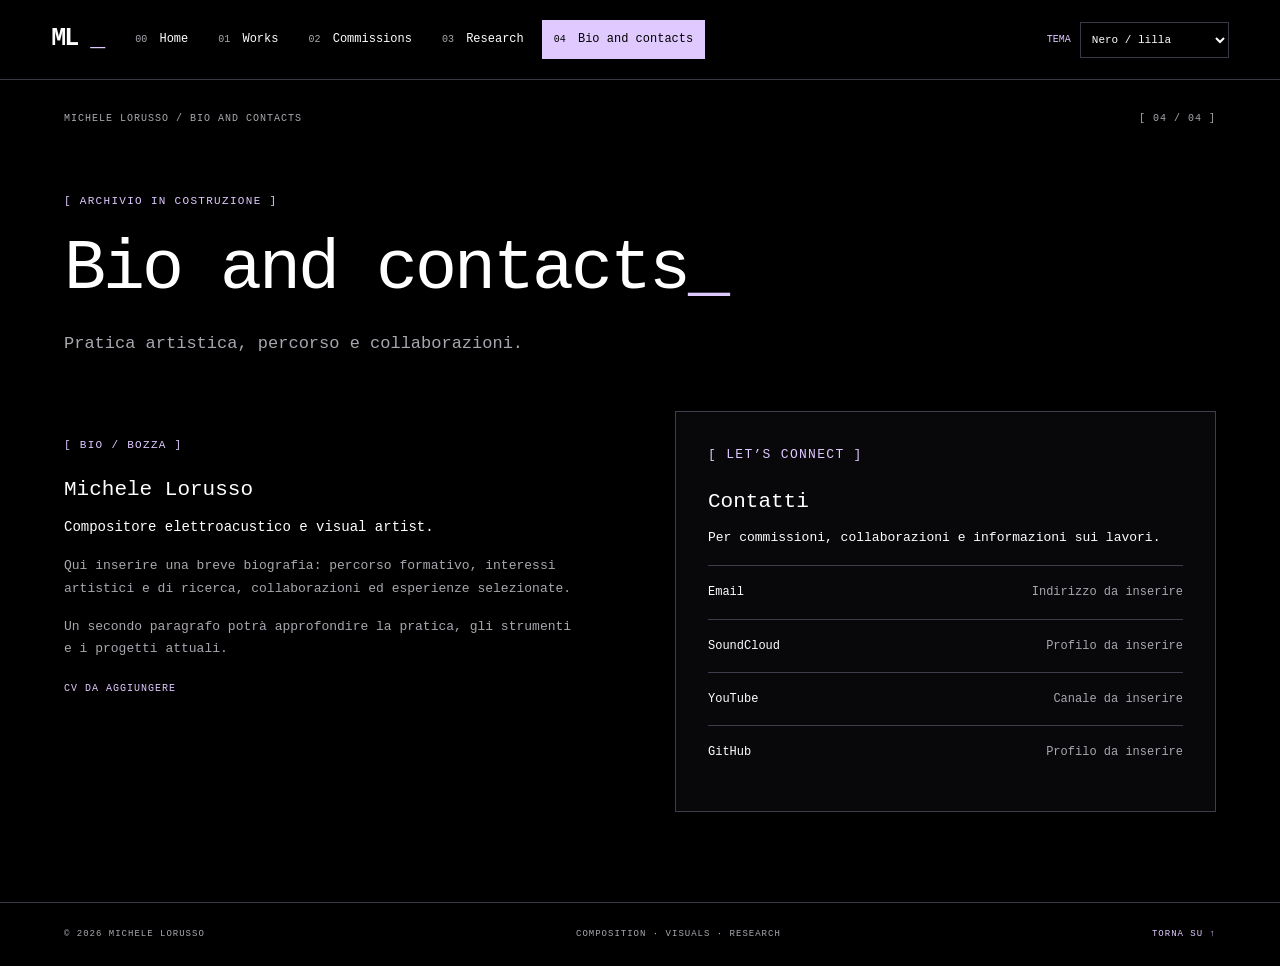
==== commit 3815e4e2: "." ====
--- a/bio.html
+++ b/bio.html
@@ -62,10 +62,8 @@
       </div>
       <section class="page-heading">
         <p class="eyebrow">[ ARCHIVIO IN COSTRUZIONE ]</p>
-        <h1>
-          Bio and contacts
-          <span class="accent">_</span>
-        </h1>
+        <!-- prettier-ignore -->
+        <h1>Bio and contacts<span class="accent">_</span></h1>
         <p class="intro">Pratica artistica, percorso e collaborazioni.</p>
       </section>
       <!-- BIOGRAFIA E CONTATTI -->
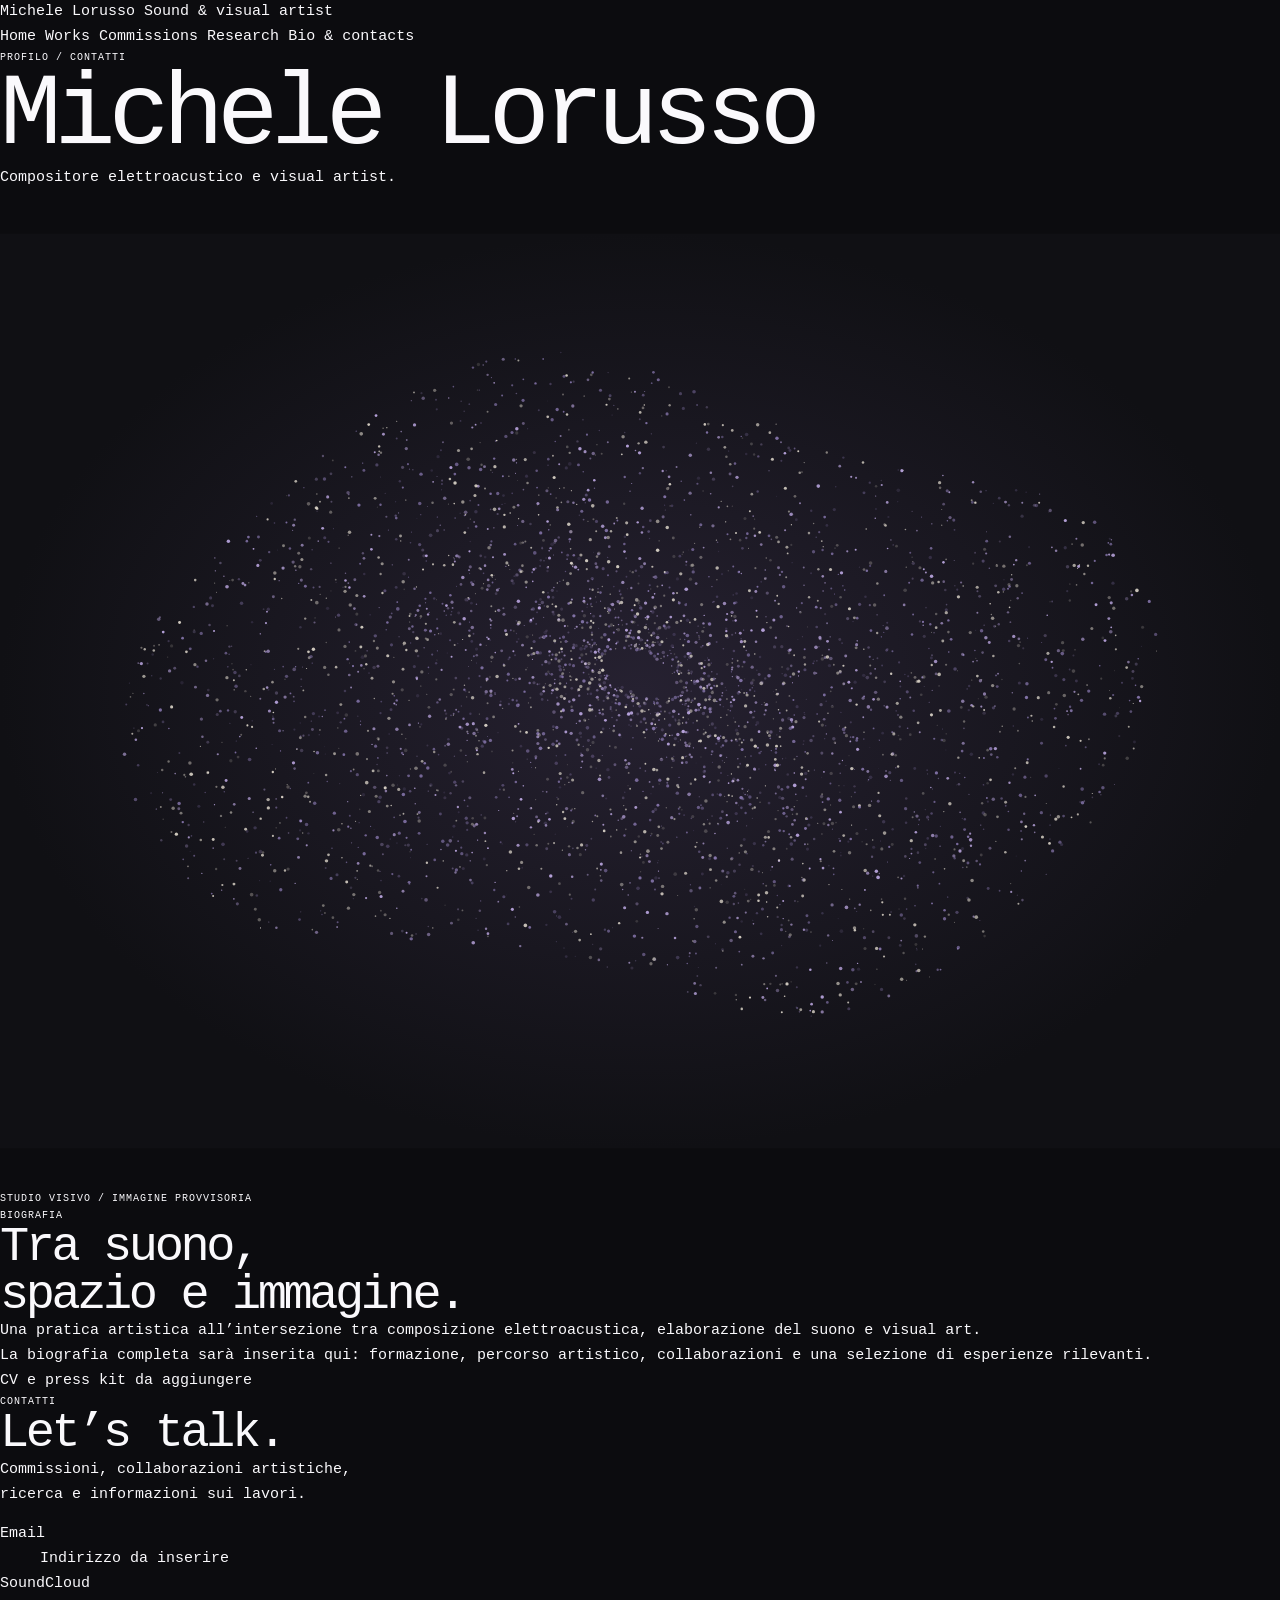
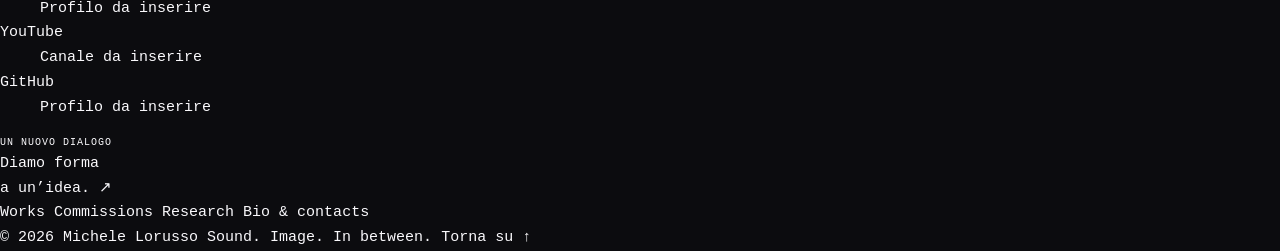
==== commit f8508d93: "." ====
--- a/bio.html
+++ b/bio.html
@@ -5,114 +5,116 @@
     <meta name="viewport" content="width=device-width, initial-scale=1" />
     <meta
       name="description"
-      content="Michele Lorusso — composizione elettroacustica, visual e ricerca."
+      content="Michele Lorusso — composizione elettroacustica, visual art e ricerca. Portfolio di lavori e progetti."
     />
-    <title>Bio and contacts — Michele Lorusso</title>
-    <script src="theme.js"></script>
-    <link rel="stylesheet" href="style.css" />
-    <script src="script.js" defer></script>
+    <meta name="theme-color" content="#111114" />
+    <title>Bio & contacts — Michele Lorusso</title>
+    <link rel="icon" href="assets/favicon.svg" type="image/svg+xml" />
+    <link rel="stylesheet" href="css/style.css" />
+    <script src="js/portfolio.js" defer></script>
   </head>
-  <body>
+  <body class="inner-page">
     <a class="skip-link" href="#main">Salta al contenuto</a>
-    <!-- BARRA SUPERIORE — navigazione e selettore del tema (comune a tutte le pagine) -->
-    <header class="topbar">
-      <a class="brand" href="index.html" aria-label="Michele Lorusso, Home">
-        ML
-        <span>_</span>
+    <!-- NAVIGAZIONE — condivisa tra tutte le pagine -->
+    <header class="site-header">
+      <a class="wordmark" href="index.html">
+        Michele Lorusso
+        <span>Sound & visual artist</span>
       </a>
-      <!-- Navigazione: aggiornare gli stessi link in tutte le pagine. -->
       <nav aria-label="Navigazione principale">
-        <a href="index.html">
-          <span>00</span>
-          Home
-        </a>
-        <a href="works.html">
-          <span>01</span>
-          Works
-        </a>
-        <a href="commissions.html">
-          <span>02</span>
-          Commissions
-        </a>
-        <a href="research.html">
-          <span>03</span>
-          Research
-        </a>
-        <a href="bio.html" aria-current="page">
-          <span>04</span>
-          Bio and contacts
-        </a>
+        <a href="index.html">Home</a>
+        <a href="works.html">Works</a>
+        <a href="commissions.html">Commissions</a>
+        <a href="research.html">Research</a>
+        <a href="bio.html" aria-current="page">Bio & contacts</a>
       </nav>
-      <!-- Selettore tema: i valori corrispondono a theme.js e script.js. -->
-      <label class="theme-picker" for="theme-select">
-        <span>TEMA</span>
-        <select id="theme-select" aria-label="Tema del sito">
-          <option value="dark">Nero / lilla</option>
-          <option value="light">Bianco / lilla</option>
-          <option value="nes">Super Mario / NES</option>
-        </select>
-      </label>
     </header>
-
-    <!-- CONTENUTO DELLA PAGINA — modifica qui testi e progetti -->
     <main id="main">
-      <div class="page-marker">
-        <span>MICHELE LORUSSO / BIO AND CONTACTS</span>
-        <span>[ 04 / 04 ]</span>
-      </div>
-      <section class="page-heading">
-        <p class="eyebrow">[ ARCHIVIO IN COSTRUZIONE ]</p>
-        <!-- prettier-ignore -->
-        <h1>Bio and contacts<span class="accent">_</span></h1>
-        <p class="intro">Pratica artistica, percorso e collaborazioni.</p>
-      </section>
-      <!-- BIOGRAFIA E CONTATTI -->
-      <div class="bio-grid">
-        <section class="bio-copy">
-          <p class="eyebrow">[ BIO / BOZZA ]</p>
-          <h2>Michele Lorusso</h2>
-          <p>Compositore elettroacustico e visual artist.</p>
-          <p class="muted">
-            Qui inserire una breve biografia: percorso formativo, interessi artistici e di
-            ricerca, collaborazioni ed esperienze selezionate.
+      <header class="page-heading wrap">
+        <p class="eyebrow">PROFILO / CONTATTI</p>
+        <h1>Michele Lorusso</h1>
+        <p class="page-intro">Compositore elettroacustico e visual artist.</p>
+      </header>
+      <section class="wrap bio-layout">
+        <div class="bio-visual">
+          <img
+            src="assets/particles.svg"
+            width="1400"
+            height="1000"
+            alt="Campo di particelle, studio visivo dimostrativo"
+          />
+          <p class="eyebrow">STUDIO VISIVO / IMMAGINE PROVVISORIA</p>
+        </div>
+        <div class="bio-text">
+          <p class="eyebrow">BIOGRAFIA</p>
+          <h2>
+            Tra suono,
+            <br />
+            spazio e immagine.
+          </h2>
+          <p>
+            Una pratica artistica all’intersezione tra composizione elettroacustica,
+            elaborazione del suono e visual art.
           </p>
           <p class="muted">
-            Un secondo paragrafo potrà approfondire la pratica, gli strumenti e i progetti
-            attuali.
+            La biografia completa sarà inserita qui: formazione, percorso artistico,
+            collaborazioni e una selezione di esperienze rilevanti.
           </p>
-          <span class="status">CV DA AGGIUNGERE</span>
-        </section>
-        <section class="contact-box">
-          <p class="eyebrow">[ LET’S CONNECT ]</p>
-          <h2>Contatti</h2>
-          <p>Per commissioni, collaborazioni e informazioni sui lavori.</p>
-          <dl>
-            <div>
-              <dt>Email</dt>
-              <dd>Indirizzo da inserire</dd>
-            </div>
-            <div>
-              <dt>SoundCloud</dt>
-              <dd>Profilo da inserire</dd>
-            </div>
-            <div>
-              <dt>YouTube</dt>
-              <dd>Canale da inserire</dd>
-            </div>
-            <div>
-              <dt>GitHub</dt>
-              <dd>Profilo da inserire</dd>
-            </div>
-          </dl>
-        </section>
+          <p class="document-status">CV e press kit da aggiungere</p>
+        </div>
+      </section>
+      <section id="contacts" class="wrap section contacts">
+        <div>
+          <p class="eyebrow">CONTATTI</p>
+          <h2>Let’s talk.</h2>
+          <p>
+            Commissioni, collaborazioni artistiche,
+            <br />
+            ricerca e informazioni sui lavori.
+          </p>
+        </div>
+        <dl>
+          <div>
+            <dt>Email</dt>
+            <dd>Indirizzo da inserire</dd>
+          </div>
+          <div>
+            <dt>SoundCloud</dt>
+            <dd>Profilo da inserire</dd>
+          </div>
+          <div>
+            <dt>YouTube</dt>
+            <dd>Canale da inserire</dd>
+          </div>
+          <div>
+            <dt>GitHub</dt>
+            <dd>Profilo da inserire</dd>
+          </div>
+        </dl>
+      </section>
+    </main>
+    <!-- CONTATTI — sostituire i segnaposto nella pagina Bio & contacts -->
+    <footer class="site-footer">
+      <div class="footer-intro">
+        <p class="eyebrow">UN NUOVO DIALOGO</p>
+        <a class="footer-cta" href="bio.html#contacts">
+          Diamo forma
+          <br />
+          a un’idea.
+          <span>↗</span>
+        </a>
       </div>
-    </main>
-
-    <!-- PIÈ DI PAGINA -->
-    <footer>
-      <span>© 2026 MICHELE LORUSSO</span>
-      <span>COMPOSITION · VISUALS · RESEARCH</span>
-      <a href="#main">TORNA SU ↑</a>
+      <div class="footer-nav">
+        <a href="works.html">Works</a>
+        <a href="commissions.html">Commissions</a>
+        <a href="research.html">Research</a>
+        <a href="bio.html">Bio & contacts</a>
+      </div>
+      <div class="footer-bottom">
+        <span>© 2026 Michele Lorusso</span>
+        <span>Sound. Image. In between.</span>
+        <a href="#main">Torna su ↑</a>
+      </div>
     </footer>
   </body>
 </html>
--- a/css/style.css
+++ b/css/style.css
@@ -0,0 +1,784 @@
+/* 01. COLORE E FONT — JetBrains Mono e Space Mono, come nel sito principale */
+:root {
+  --bg: #0c0c0f;
+  --panel: #15141a;
+  --sidebar-bg: #101015;
+  --portrait-dark: #111115;
+  --portrait-dot: #46365c;
+  --text: #faf9fc;
+  --muted: #aaa6b0;
+  --lilac: #d8c4f2;
+  --line: rgba(216, 196, 242, 0.23);
+  --sidebar: 248px;
+}
+html[data-theme='light'] {
+  color-scheme: light;
+  --bg: #fbfafd;
+  --panel: #f2eef6;
+  --sidebar-bg: #f5f1f8;
+  --portrait-dark: #ebe5f0;
+  --portrait-dot: #a992bb;
+  --text: #15121a;
+  --muted: #6c6471;
+  --lilac: #7a579e;
+  --line: rgba(89, 57, 117, 0.25);
+}
+* {
+  box-sizing: border-box;
+}
+html {
+  scroll-behavior: smooth;
+}
+body {
+  margin: 0;
+  min-height: 100vh;
+  background: var(--bg);
+  color: var(--text);
+  font:
+    15px/1.65 'JetBrains Mono',
+    monospace;
+}
+a {
+  color: inherit;
+  text-decoration: none;
+}
+button {
+  font: inherit;
+}
+h1,
+h2,
+h3,
+p,
+figure {
+  margin: 0;
+}
+h1,
+h2,
+h3 {
+  font-family: 'Space Mono', monospace;
+  font-weight: 400;
+  letter-spacing: -0.07em;
+  line-height: 0.98;
+}
+h1 {
+  font-size: clamp(54px, 8vw, 130px);
+}
+h2 {
+  font-size: clamp(28px, 3.8vw, 56px);
+}
+img {
+  display: block;
+  max-width: 100%;
+}
+:focus-visible {
+  outline: 2px solid var(--lilac);
+  outline-offset: 5px;
+}
+::selection {
+  color: var(--bg);
+  background: var(--lilac);
+}
+.eyebrow,
+.page-label,
+figcaption {
+  font-size: 10px;
+  letter-spacing: 0.1em;
+  text-transform: uppercase;
+}
+.skip-link {
+  position: fixed;
+  z-index: 100;
+  top: -100px;
+  left: 20px;
+  background: var(--lilac);
+  color: var(--bg);
+  padding: 10px 14px;
+}
+.skip-link:focus {
+  top: 20px;
+}
+.theme-switcher {
+  position: fixed;
+  z-index: 50;
+  right: 24px;
+  bottom: 24px;
+  display: flex;
+  align-items: center;
+  gap: 9px;
+  padding: 8px 10px;
+  border: 1px solid var(--line);
+  background: var(--sidebar-bg);
+  box-shadow: 0 8px 24px #00000018;
+  color: var(--muted);
+  font-size: 10px;
+  letter-spacing: 0.07em;
+  text-transform: uppercase;
+}
+.theme-switcher select {
+  border: 0;
+  border-radius: 0;
+  padding: 3px 1px;
+  background: transparent;
+  color: var(--text);
+  font:
+    11px 'JetBrains Mono',
+    monospace;
+  cursor: pointer;
+}
+.theme-switcher select:focus-visible {
+  outline-offset: 2px;
+}
+[hidden] {
+  display: none !important;
+}
+
+/* 02. BARRA LATERALE — desktop */
+.sidebar {
+  position: fixed;
+  inset: 0 auto 0 0;
+  z-index: 10;
+  width: var(--sidebar);
+  display: flex;
+  flex-direction: column;
+  padding: 38px 32px 30px;
+  background: var(--sidebar-bg);
+  border-right: 1px solid var(--line);
+}
+.site-name {
+  font:
+    700 25px/0.94 'Space Mono',
+    monospace;
+  letter-spacing: -0.1em;
+}
+.site-name:hover {
+  color: var(--lilac);
+}
+.site-role {
+  margin-top: 13px;
+  color: var(--muted);
+  font-size: 10px;
+  line-height: 1.4;
+  text-transform: uppercase;
+  letter-spacing: 0.08em;
+}
+.sidebar nav {
+  display: flex;
+  flex-direction: column;
+  gap: 5px;
+  margin-top: 88px;
+}
+.sidebar nav a {
+  width: fit-content;
+  position: relative;
+  padding: 5px 0;
+  font:
+    700 21px/1.25 'Space Mono',
+    monospace;
+  letter-spacing: -0.08em;
+}
+.sidebar nav a::after {
+  content: '';
+  position: absolute;
+  left: 0;
+  right: 100%;
+  bottom: 0;
+  height: 2px;
+  background: var(--lilac);
+  transition: right 0.2s ease;
+}
+.sidebar nav a:hover,
+.sidebar nav a[aria-current='page'] {
+  color: var(--lilac);
+}
+.sidebar nav a:hover::after,
+.sidebar nav a[aria-current='page']::after {
+  right: 0;
+}
+.social-links {
+  display: flex;
+  gap: 10px;
+  margin-top: auto;
+}
+.sidebar-footer {
+  margin-top: auto;
+  display: flex;
+  flex-direction: column-reverse;
+  align-items: flex-start;
+  gap: 14px;
+}
+.sidebar-meta {
+  margin: 0;
+  color: var(--muted);
+  font-size: 10px;
+  line-height: 1.6;
+}
+.sidebar-footer .social-links {
+  margin-top: 0;
+}
+.social-links a {
+  display: grid;
+  place-items: center;
+  width: 38px;
+  height: 38px;
+  border: 1px solid var(--line);
+  border-radius: 50%;
+  color: var(--lilac);
+}
+.social-links a:hover {
+  background: var(--lilac);
+  color: var(--bg);
+}
+.social-links svg {
+  width: 17px;
+  height: 17px;
+  fill: none;
+  stroke: currentColor;
+  stroke-width: 1.6;
+  stroke-linecap: round;
+  stroke-linejoin: round;
+}
+.social-links .fill {
+  fill: currentColor;
+  stroke: none;
+}
+
+/* 03. STRUTTURA PAGINA */
+.page {
+  min-height: 100vh;
+  margin-left: var(--sidebar);
+}
+.page-label {
+  display: flex;
+  gap: 12px;
+  padding: 24px 42px;
+  color: var(--muted);
+  border-bottom: 1px solid var(--line);
+}
+.page-label span:first-child {
+  color: var(--lilac);
+}
+.about-intro,
+.works-intro,
+.events-intro,
+.blog-intro {
+  padding: clamp(66px, 10vw, 145px) clamp(26px, 7vw, 115px) 75px;
+}
+.about-intro .eyebrow,
+.works-intro .eyebrow,
+.events-intro .eyebrow,
+.blog-intro .eyebrow {
+  color: var(--lilac);
+  margin-bottom: 30px;
+}
+.about-intro h1 em {
+  color: var(--lilac);
+  font-style: normal;
+}
+.works-intro > p:last-child,
+.events-intro > p:last-child,
+.blog-intro > p:last-child {
+  max-width: 570px;
+  color: var(--muted);
+  margin-top: 30px;
+}
+
+/* 04. ABOUT — la foto è qui */
+.about-grid {
+  display: grid;
+  grid-template-columns: minmax(300px, 0.8fr) 1.2fr;
+  gap: clamp(40px, 8vw, 130px);
+  padding: clamp(66px, 10vw, 145px) clamp(26px, 7vw, 115px) 110px;
+  align-items: start;
+}
+.portrait-frame {
+  display: grid;
+  place-items: center;
+  aspect-ratio: 4 / 5;
+  min-height: 390px;
+  background:
+    radial-gradient(circle at 50% 42%, var(--portrait-dot) 0 1px, transparent 2px) 0 0 /
+      18px 18px,
+    linear-gradient(145deg, var(--panel), var(--portrait-dark));
+  border: 1px solid var(--line);
+  color: var(--lilac);
+}
+.portrait-frame span {
+  text-align: center;
+  font-size: 12px;
+  line-height: 1.7;
+  letter-spacing: 0.1em;
+  text-transform: uppercase;
+}
+.portrait-placeholder figcaption {
+  color: var(--muted);
+  margin-top: 14px;
+}
+.about-copy {
+  max-width: 580px;
+  padding-top: 20px;
+}
+.about-copy > .eyebrow {
+  color: var(--lilac);
+  margin-bottom: 27px;
+}
+.about-copy > p:not(.eyebrow) {
+  font-size: clamp(17px, 1.65vw, 22px);
+  line-height: 1.55;
+}
+.about-copy > p + p {
+  color: var(--muted);
+  font-size: 14px;
+  margin-top: 25px;
+}
+.about-notes {
+  display: flex;
+  flex-wrap: wrap;
+  gap: 8px;
+  margin-top: 36px;
+}
+.about-notes span {
+  border: 1px solid var(--line);
+  color: var(--lilac);
+  padding: 7px 10px;
+  font-size: 10px;
+}
+.featured-work {
+  border-top: 1px solid var(--line);
+  padding: 44px clamp(26px, 7vw, 115px) 100px;
+}
+.section-heading {
+  display: flex;
+  justify-content: space-between;
+  align-items: center;
+  gap: 25px;
+  margin-bottom: 28px;
+}
+.section-heading .eyebrow {
+  color: var(--lilac);
+}
+.section-heading a {
+  font-size: 12px;
+  border-bottom: 1px solid var(--line);
+  padding-bottom: 7px;
+}
+.section-heading a:hover {
+  color: var(--lilac);
+}
+.featured-card {
+  display: block;
+  position: relative;
+  overflow: hidden;
+  background: var(--panel);
+}
+.featured-card img {
+  width: 100%;
+  height: clamp(310px, 45vw, 600px);
+  object-fit: cover;
+  transition: transform 0.8s ease;
+}
+.featured-card:hover img {
+  transform: scale(1.03);
+}
+.work-number {
+  position: absolute;
+  top: 22px;
+  left: 22px;
+  color: var(--lilac);
+  font-size: 10px;
+  letter-spacing: 0.1em;
+}
+.featured-card > div {
+  position: absolute;
+  left: 22px;
+  right: 22px;
+  bottom: 22px;
+  display: flex;
+  justify-content: space-between;
+  align-items: end;
+  gap: 30px;
+}
+.featured-card h2 {
+  text-shadow: 0 2px 20px #000;
+}
+.featured-card > div span {
+  font-size: 10px;
+  color: var(--lilac);
+}
+
+/* 05. WORKS — cinque template */
+.work-filters {
+  display: flex;
+  flex-wrap: wrap;
+  gap: 8px;
+  padding: clamp(46px, 8vw, 100px) clamp(26px, 7vw, 115px) 22px;
+  border-bottom: 1px solid var(--line);
+}
+.work-filters button {
+  border: 1px solid var(--line);
+  border-radius: 20px;
+  background: transparent;
+  color: var(--text);
+  padding: 7px 12px;
+  font-size: 11px;
+}
+.work-filters button:hover,
+.work-filters button[aria-pressed='true'] {
+  background: var(--lilac);
+  border-color: var(--lilac);
+  color: var(--bg);
+}
+.work-filters sup {
+  color: var(--lilac);
+  margin-left: 4px;
+}
+.work-list {
+  padding: 0 clamp(26px, 7vw, 115px) 100px;
+}
+.work-template {
+  display: grid;
+  grid-template-columns: 42px minmax(160px, 0.75fr) 1.15fr 0.85fr;
+  gap: 26px;
+  padding: 35px 0;
+  border-bottom: 1px solid var(--line);
+  align-items: start;
+}
+.template-index {
+  color: var(--lilac);
+  font-size: 11px;
+}
+.template-visual {
+  display: grid;
+  place-items: center;
+  aspect-ratio: 1.25;
+  min-height: 150px;
+  overflow: hidden;
+  background: var(--panel);
+  border: 1px solid var(--line);
+}
+.template-visual img {
+  width: 100%;
+  height: 100%;
+  object-fit: cover;
+}
+.template-visual.has-player {
+  background: #000;
+}
+.template-visual iframe {
+  width: 100%;
+  height: 100%;
+  border: 0;
+}
+.waveform {
+  color: var(--lilac);
+  font-size: clamp(24px, 4vw, 55px);
+  letter-spacing: -10px;
+}
+.installation-art {
+  background:
+    radial-gradient(circle, transparent 25%, #8f73ac10 26% 40%, transparent 41%),
+    var(--panel);
+  color: var(--lilac);
+  font-size: 120px;
+}
+.code-art {
+  color: var(--lilac);
+  font:
+    36px 'Space Mono',
+    monospace;
+}
+.template-main .eyebrow {
+  color: var(--lilac);
+  margin-bottom: 10px;
+}
+.template-main h2 {
+  font-size: clamp(25px, 3vw, 40px);
+}
+.template-main > p:not(.eyebrow) {
+  color: var(--muted);
+  font-size: 13px;
+  margin-top: 17px;
+}
+.work-template dl {
+  margin: 0;
+  font-size: 11px;
+}
+.work-template dl div {
+  display: grid;
+  grid-template-columns: 70px 1fr;
+  gap: 12px;
+  padding: 7px 0;
+  border-top: 1px solid var(--line);
+}
+.work-template dt {
+  color: var(--muted);
+}
+.work-template dd {
+  margin: 0;
+  color: var(--lilac);
+}
+.work-template dd a,
+.media-trigger {
+  border-bottom: 1px solid currentColor;
+}
+.media-trigger {
+  border-top: 0;
+  border-right: 0;
+  border-left: 0;
+  padding: 0;
+  background: transparent;
+  color: inherit;
+  font: inherit;
+  cursor: pointer;
+}
+.work-template dd a:hover,
+.media-trigger:hover {
+  color: var(--text);
+}
+.media-trigger:disabled {
+  border-bottom-color: transparent;
+  color: var(--muted);
+  cursor: default;
+}
+
+/* 06. EVENTS E BLOG — template */
+.event-list,
+.post-list {
+  padding: clamp(66px, 10vw, 145px) clamp(26px, 7vw, 115px) 35px;
+}
+.event-card {
+  display: grid;
+  grid-template-columns: 130px 1.1fr 0.9fr;
+  gap: 35px;
+  padding: 35px 0;
+  border-top: 1px solid var(--line);
+}
+.event-card time {
+  display: grid;
+  grid-template-columns: 34px 1fr;
+  column-gap: 5px;
+  align-content: start;
+  color: var(--lilac);
+  font:
+    13px/1.1 'Space Mono',
+    monospace;
+}
+.event-card time span {
+  grid-row: span 2;
+  font-size: 33px;
+  letter-spacing: -0.1em;
+}
+.event-card time em {
+  font:
+    10px 'JetBrains Mono',
+    monospace;
+  color: var(--muted);
+  margin-top: 5px;
+}
+.event-card .eyebrow {
+  color: var(--lilac);
+  margin-bottom: 9px;
+}
+.event-card h2 {
+  font-size: clamp(27px, 3vw, 42px);
+}
+.event-card p:not(.eyebrow) {
+  color: var(--muted);
+  font-size: 13px;
+  margin-top: 15px;
+}
+.event-card dl {
+  margin: 0;
+  font-size: 11px;
+}
+.event-card dl div {
+  padding: 8px 0;
+  border-top: 1px solid var(--line);
+}
+.event-card dt {
+  color: var(--muted);
+}
+.event-card dd {
+  color: var(--lilac);
+  margin: 2px 0 0;
+}
+.template-hint {
+  padding: 20px clamp(26px, 7vw, 115px) 95px;
+  color: var(--muted);
+  font-size: 11px;
+}
+.post-list {
+  display: grid;
+  grid-template-columns: repeat(2, minmax(0, 1fr));
+  gap: 25px;
+  padding-bottom: 25px;
+}
+.post-card {
+  min-height: 360px;
+  display: flex;
+  flex-direction: column;
+  padding: 30px;
+  background: var(--panel);
+  border: 1px solid var(--line);
+}
+.post-card .eyebrow {
+  color: var(--lilac);
+}
+.post-card h2 {
+  font-size: clamp(28px, 3.4vw, 48px);
+  margin-top: 50px;
+}
+.post-card > p:not(.eyebrow) {
+  color: var(--muted);
+  font-size: 13px;
+  margin-top: 20px;
+}
+.post-card a {
+  align-self: flex-start;
+  margin-top: auto;
+  border-bottom: 1px solid var(--line);
+  padding-bottom: 5px;
+  color: var(--lilac);
+  font-size: 12px;
+}
+.post-card a:hover {
+  color: var(--text);
+}
+
+/* 07. MOBILE — la colonna diventa una barra superiore */
+@media (max-width: 760px) {
+  :root {
+    --sidebar: 0px;
+  }
+  .sidebar {
+    position: static;
+    width: auto;
+    min-height: auto;
+    display: grid;
+    grid-template-columns: 1fr auto;
+    gap: 12px 20px;
+    padding: 20px 23px;
+    border-right: 0;
+    border-bottom: 1px solid var(--line);
+  }
+  .site-name {
+    font-size: 20px;
+  }
+  .site-role {
+    display: none;
+  }
+  .sidebar nav {
+    grid-column: 1 / -1;
+    grid-row: 2;
+    flex-direction: row;
+    flex-wrap: wrap;
+    gap: 9px 19px;
+    margin: 0;
+  }
+  .sidebar nav a {
+    font-size: 14px;
+  }
+  .social-links {
+    margin: 0;
+    align-self: center;
+  }
+  .sidebar-footer {
+    display: flex;
+    gap: 12px;
+    margin: 0;
+    align-self: center;
+  }
+  .sidebar-meta {
+    display: none;
+  }
+  .sidebar-footer .social-links {
+    margin: 0;
+  }
+  .theme-switcher {
+    right: 14px;
+    bottom: 14px;
+  }
+  .social-links a {
+    width: 32px;
+    height: 32px;
+  }
+  .social-links svg {
+    width: 14px;
+    height: 14px;
+  }
+  .page {
+    margin-left: 0;
+  }
+  .about-grid {
+    grid-template-columns: 1fr;
+    padding: 52px 23px 65px;
+    gap: 34px;
+  }
+  .portrait-frame {
+    min-height: 0;
+    aspect-ratio: 3 / 2;
+  }
+  .about-copy {
+    padding: 0;
+  }
+  .about-copy > p:not(.eyebrow) {
+    font-size: 17px;
+  }
+  .featured-work {
+    padding: 36px 23px 65px;
+  }
+  .featured-card img {
+    height: 310px;
+  }
+  .featured-card > div {
+    display: block;
+  }
+  .featured-card > div span {
+    display: block;
+    margin-top: 12px;
+  }
+  .work-filters {
+    padding: 35px 23px 16px;
+  }
+  .work-list {
+    padding: 0 23px 65px;
+  }
+  .work-template {
+    grid-template-columns: 28px 1fr;
+    gap: 18px;
+  }
+  .template-visual,
+  .template-main,
+  .work-template dl {
+    grid-column: 2;
+  }
+  .template-visual {
+    min-height: 0;
+  }
+  .event-list,
+  .post-list {
+    padding: 52px 23px 35px;
+  }
+  .event-card {
+    grid-template-columns: 1fr;
+    gap: 20px;
+  }
+  .post-list {
+    grid-template-columns: 1fr;
+  }
+  .post-card {
+    min-height: 300px;
+  }
+  .template-hint {
+    padding: 20px 23px 65px;
+  }
+}
+@media (prefers-reduced-motion: reduce) {
+  html {
+    scroll-behavior: auto;
+  }
+  *,
+  *::before,
+  *::after {
+    transition: none !important;
+  }
+}
